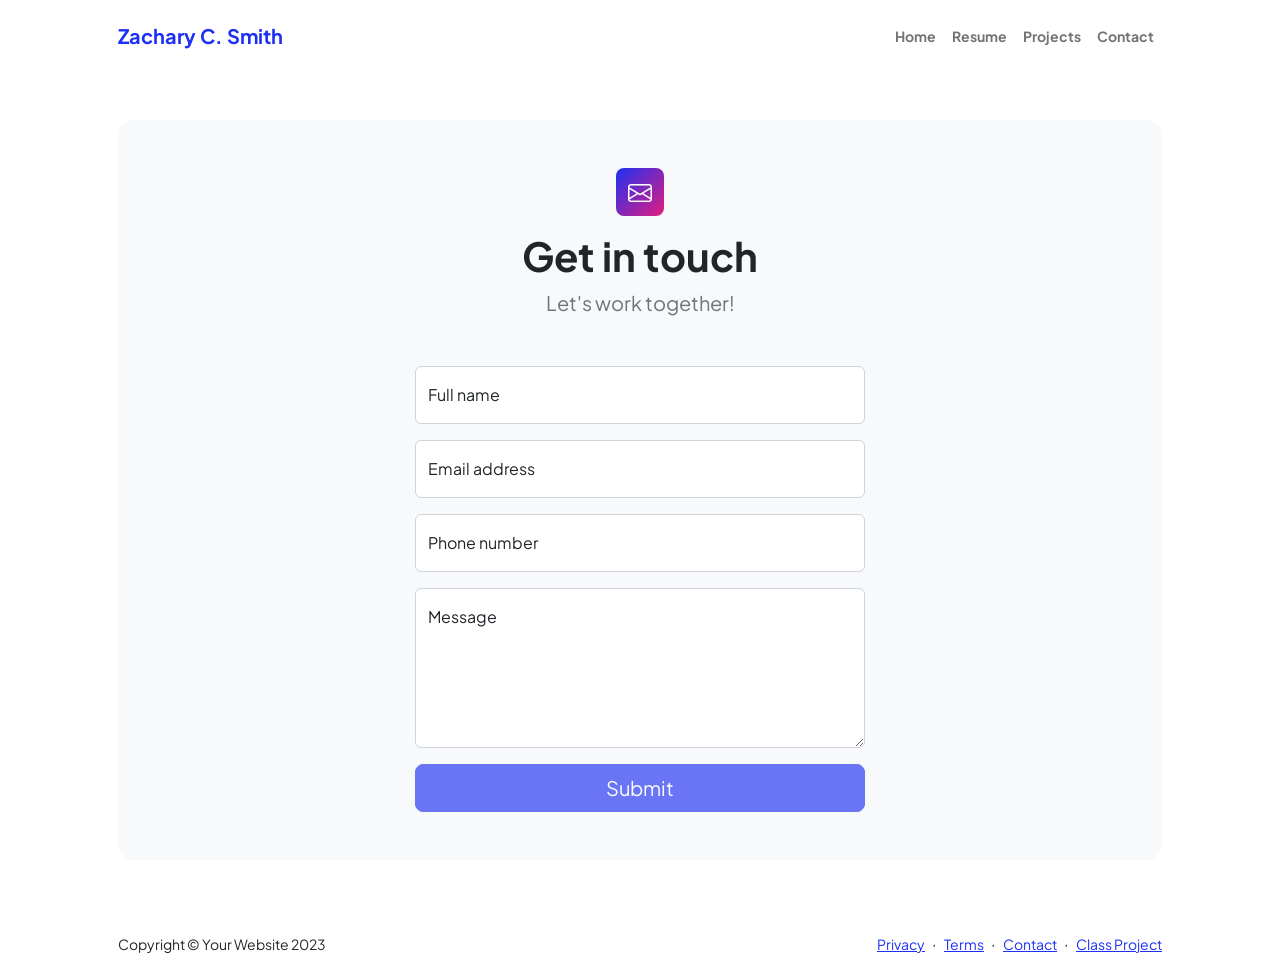
==== contact.html @ cf8dc108 "Add files via upload" ====
<!DOCTYPE html>
<html lang="en">
    <head>
        <meta charset="utf-8" />
        <meta name="viewport" content="width=device-width, initial-scale=1, shrink-to-fit=no" />
        <meta name="description" content />
        <meta name="author" content="Zachary C. Smith" />
        <title>Modern Business - Start Bootstrap Template</title>
        <!-- Favicon-->
        <link rel="icon" type="image/x-icon" href="assets/favicon.ico" />
        <!-- Custom Google font-->
        <link rel="preconnect" href="https://fonts.googleapis.com" />
        <link rel="preconnect" href="https://fonts.gstatic.com" crossorigin />
        <link href="https://fonts.googleapis.com/css2?family=Plus+Jakarta+Sans:wght@100;200;300;400;500;600;700;800;900&amp;display=swap" rel="stylesheet" />
        <!-- Bootstrap icons-->
        <link href="https://cdn.jsdelivr.net/npm/bootstrap-icons@1.8.1/font/bootstrap-icons.css" rel="stylesheet" />
        <!-- Core theme CSS (includes Bootstrap)-->
        <link href="css/styles.css" rel="stylesheet" />
    </head>
    <body class="d-flex flex-column">
        <main class="flex-shrink-0">
            <!-- Navigation-->
            <nav class="navbar navbar-expand-lg navbar-light bg-white py-3">
                <div class="container px-5">
                    <a class="navbar-brand" href="index.html"><span class="fw-bolder text-primary">Zachary C. Smith</span></a>
                    <button class="navbar-toggler" type="button" data-bs-toggle="collapse" data-bs-target="#navbarSupportedContent" aria-controls="navbarSupportedContent" aria-expanded="false" aria-label="Toggle navigation"><span class="navbar-toggler-icon"></span></button>
                    <div class="collapse navbar-collapse" id="navbarSupportedContent">
                        <ul class="navbar-nav ms-auto mb-2 mb-lg-0 small fw-bolder">
                            <li class="nav-item"><a class="nav-link" href="index.html">Home</a></li>
                            <li class="nav-item"><a class="nav-link" href="resume.html">Resume</a></li>
                            <li class="nav-item"><a class="nav-link" href="projects.html">Projects</a></li>
                            <li class="nav-item"><a class="nav-link" href="contact.html">Contact</a></li>
                        </ul>
                    </div>
                </div>
            </nav>
            <!-- Page content-->
            <section class="py-5">
                <div class="container px-5">
                    <!-- Contact form-->
                    <div class="bg-light rounded-4 py-5 px-4 px-md-5">
                        <div class="text-center mb-5">
                            <div class="feature bg-primary bg-gradient-primary-to-secondary text-white rounded-3 mb-3"><i class="bi bi-envelope"></i></div>
                            <h1 class="fw-bolder">Get in touch</h1>
                            <p class="lead fw-normal text-muted mb-0">Let's work together!</p>
                        </div>
                        <div class="row gx-5 justify-content-center">
                            <div class="col-lg-8 col-xl-6">
                                <!-- * * * * * * * * * * * * * * *-->
                                <!-- * * SB Forms Contact Form * *-->
                                <!-- * * * * * * * * * * * * * * *-->
                                <!-- This form is pre-integrated with SB Forms.-->
                                <!-- To make this form functional, sign up at-->
                                <!-- https://startbootstrap.com/solution/contact-forms-->
                                <!-- to get an API token!-->
                                <form id="contactForm" data-sb-form-api-token="API_TOKEN">
                                    <!-- Name input-->
                                    <div class="form-floating mb-3">
                                        <input class="form-control" id="name" type="text" placeholder="Enter your name..." data-sb-validations="required" />
                                        <label for="name">Full name</label>
                                        <div class="invalid-feedback" data-sb-feedback="name:required">A name is required.</div>
                                    </div>
                                    <!-- Email address input-->
                                    <div class="form-floating mb-3">
                                        <input class="form-control" id="email" type="email" placeholder="name@example.com" data-sb-validations="required,email" />
                                        <label for="email">Email address</label>
                                        <div class="invalid-feedback" data-sb-feedback="email:required">An email is required.</div>
                                        <div class="invalid-feedback" data-sb-feedback="email:email">Email is not valid.</div>
                                    </div>
                                    <!-- Phone number input-->
                                    <div class="form-floating mb-3">
                                        <input class="form-control" id="phone" type="tel" placeholder="(123) 456-7890" data-sb-validations="required" />
                                        <label for="phone">Phone number</label>
                                        <div class="invalid-feedback" data-sb-feedback="phone:required">A phone number is required.</div>
                                    </div>
                                    <!-- Message input-->
                                    <div class="form-floating mb-3">
                                        <textarea class="form-control" id="message" type="text" placeholder="Enter your message here..." style="height: 10rem" data-sb-validations="required"></textarea>
                                        <label for="message">Message</label>
                                        <div class="invalid-feedback" data-sb-feedback="message:required">A message is required.</div>
                                    </div>
                                    <!-- Submit success message-->
                                    <!---->
                                    <!-- This is what your users will see when the form-->
                                    <!-- has successfully submitted-->
                                    <div class="d-none" id="submitSuccessMessage">
                                        <div class="text-center mb-3">
                                            <div class="fw-bolder">Form submission successful!</div>
                                            To activate this form, sign up at
                                            <br />
                                            <a href="https://startbootstrap.com/solution/contact-forms">https://startbootstrap.com/solution/contact-forms</a>
                                        </div>
                                    </div>
                                    <!-- Submit error message-->
                                    <!---->
                                    <!-- This is what your users will see when there is-->
                                    <!-- an error submitting the form-->
                                    <div class="d-none" id="submitErrorMessage"><div class="text-center text-danger mb-3">Error sending message!</div></div>
                                    <!-- Submit Button-->
                                    <div class="d-grid"><button class="btn btn-primary btn-lg disabled" id="submitButton" type="submit">Submit</button></div>
                                </form>
                            </div>
                        </div>
                    </div>
                </div>
            </section>
        </main>
        <!-- Footer-->
        <footer class="bg-white py-4 mt-auto">
            <div class="container px-5">
                <div class="row align-items-center justify-content-between flex-column flex-sm-row">
                    <div class="col-auto"><div class="small m-0">Copyright &copy; Your Website 2023</div></div>
                    <div class="col-auto">
                        <a class="small" href="#!">Privacy</a>
                        <span class="mx-1">&middot;</span>
                        <a class="small" href="#!">Terms</a>
                        <span class="mx-1">&middot;</span>
                        <a class="small" href="#!">Contact</a>
                        <span class="mx-1">&middot;</span>
                        <a class="small" href="yoyo.html">Class Project</a>
                    </div>
                </div>
            </div>
        </footer>
        <!-- Bootstrap core JS-->
        <script src="https://cdn.jsdelivr.net/npm/bootstrap@5.2.3/dist/js/bootstrap.bundle.min.js"></script>
        <!-- Core theme JS-->
        <script src="js/scripts.js"></script>
        <!-- * * * * * * * * * * * * * * * * * * * * * * * * * * * * * * * * * * * * * * * *-->
        <!-- * *                               SB Forms JS                               * *-->
        <!-- * * Activate your form at https://startbootstrap.com/solution/contact-forms * *-->
        <!-- * * * * * * * * * * * * * * * * * * * * * * * * * * * * * * * * * * * * * * * *-->
        <script src="https://cdn.startbootstrap.com/sb-forms-latest.js"></script>
    </body>
</html>
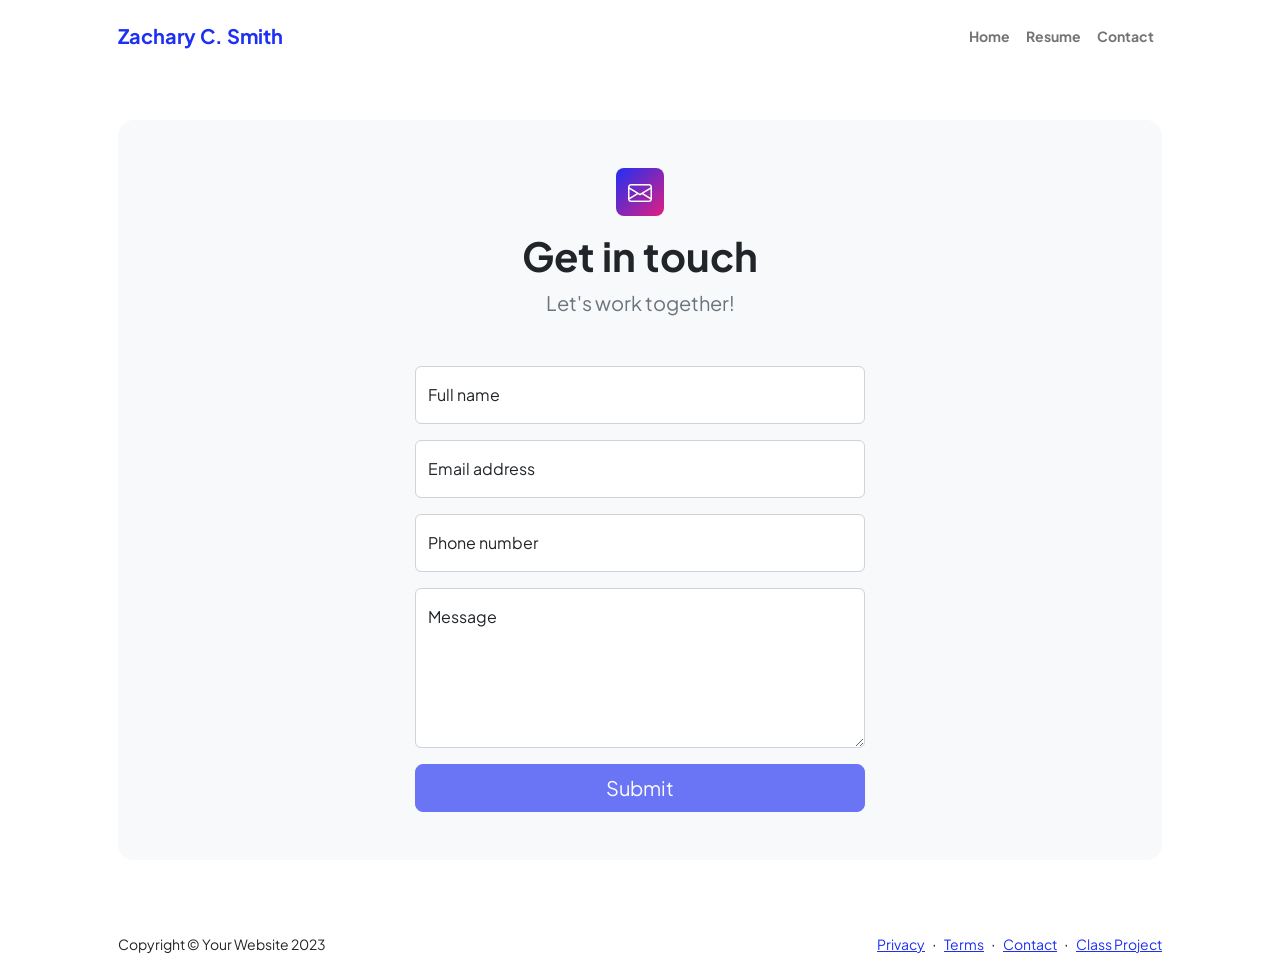
==== commit 85e346a8: "Add files via upload" ====
--- a/contact.html
+++ b/contact.html
@@ -5,7 +5,7 @@
         <meta name="viewport" content="width=device-width, initial-scale=1, shrink-to-fit=no" />
         <meta name="description" content />
         <meta name="author" content="Zachary C. Smith" />
-        <title>Modern Business - Start Bootstrap Template</title>
+        <title>Zachary C. Smith — Contact</title>
         <!-- Favicon-->
         <link rel="icon" type="image/x-icon" href="assets/favicon.ico" />
         <!-- Custom Google font-->
@@ -28,7 +28,6 @@
                         <ul class="navbar-nav ms-auto mb-2 mb-lg-0 small fw-bolder">
                             <li class="nav-item"><a class="nav-link" href="index.html">Home</a></li>
                             <li class="nav-item"><a class="nav-link" href="resume.html">Resume</a></li>
-                            <li class="nav-item"><a class="nav-link" href="projects.html">Projects</a></li>
                             <li class="nav-item"><a class="nav-link" href="contact.html">Contact</a></li>
                         </ul>
                     </div>
@@ -115,7 +114,7 @@
                         <span class="mx-1">&middot;</span>
                         <a class="small" href="#!">Terms</a>
                         <span class="mx-1">&middot;</span>
-                        <a class="small" href="#!">Contact</a>
+                        <a class="small" href="contact.html">Contact</a>
                         <span class="mx-1">&middot;</span>
                         <a class="small" href="yoyo.html">Class Project</a>
                     </div>
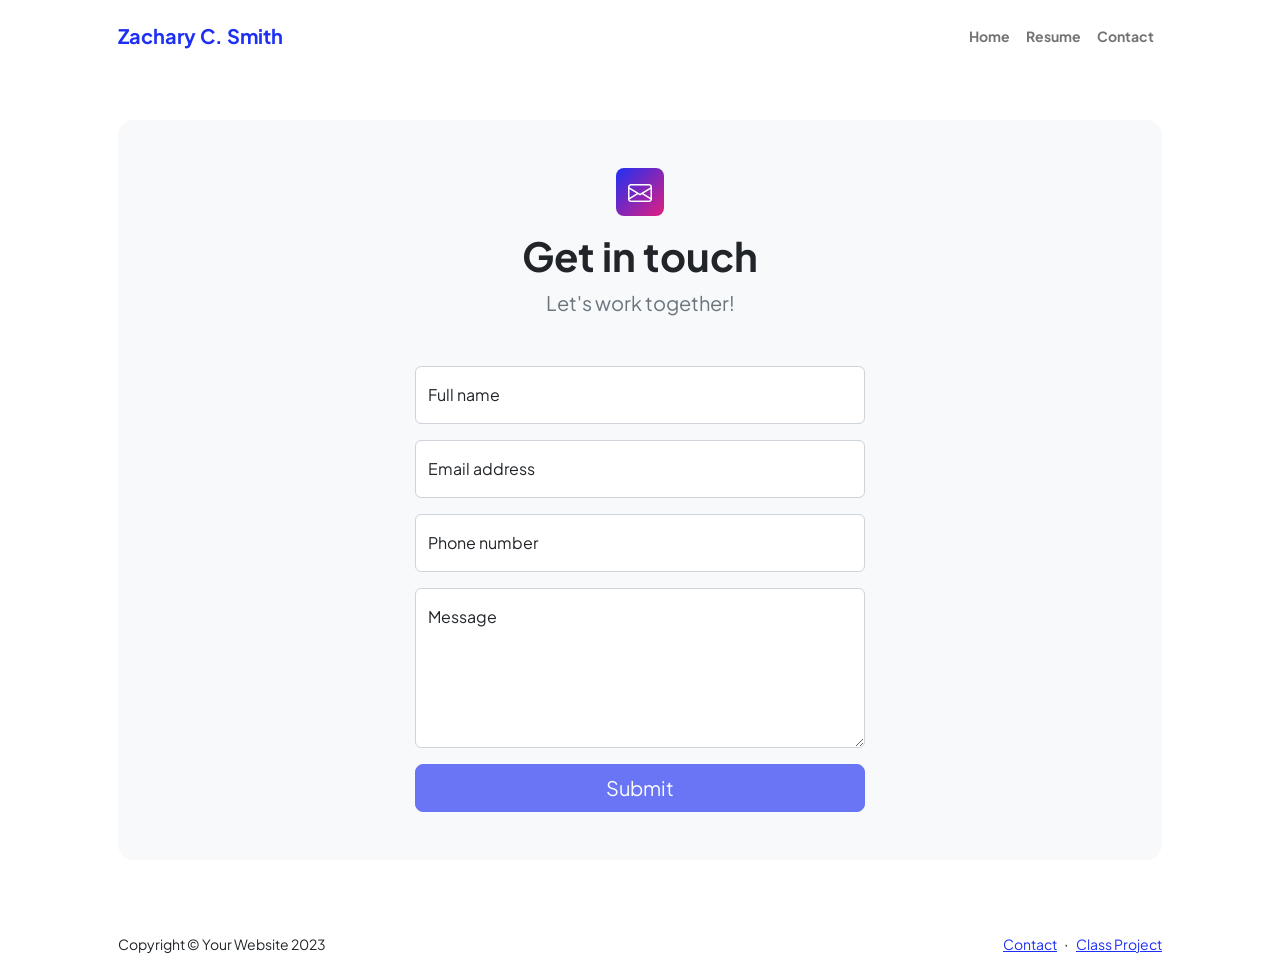
==== commit 9e204c29: "Rename contact (1).html to contact.html" ====
--- a/contact.html
+++ b/contact.html
@@ -110,10 +110,6 @@
                 <div class="row align-items-center justify-content-between flex-column flex-sm-row">
                     <div class="col-auto"><div class="small m-0">Copyright &copy; Your Website 2023</div></div>
                     <div class="col-auto">
-                        <a class="small" href="#!">Privacy</a>
-                        <span class="mx-1">&middot;</span>
-                        <a class="small" href="#!">Terms</a>
-                        <span class="mx-1">&middot;</span>
                         <a class="small" href="contact.html">Contact</a>
                         <span class="mx-1">&middot;</span>
                         <a class="small" href="yoyo.html">Class Project</a>
